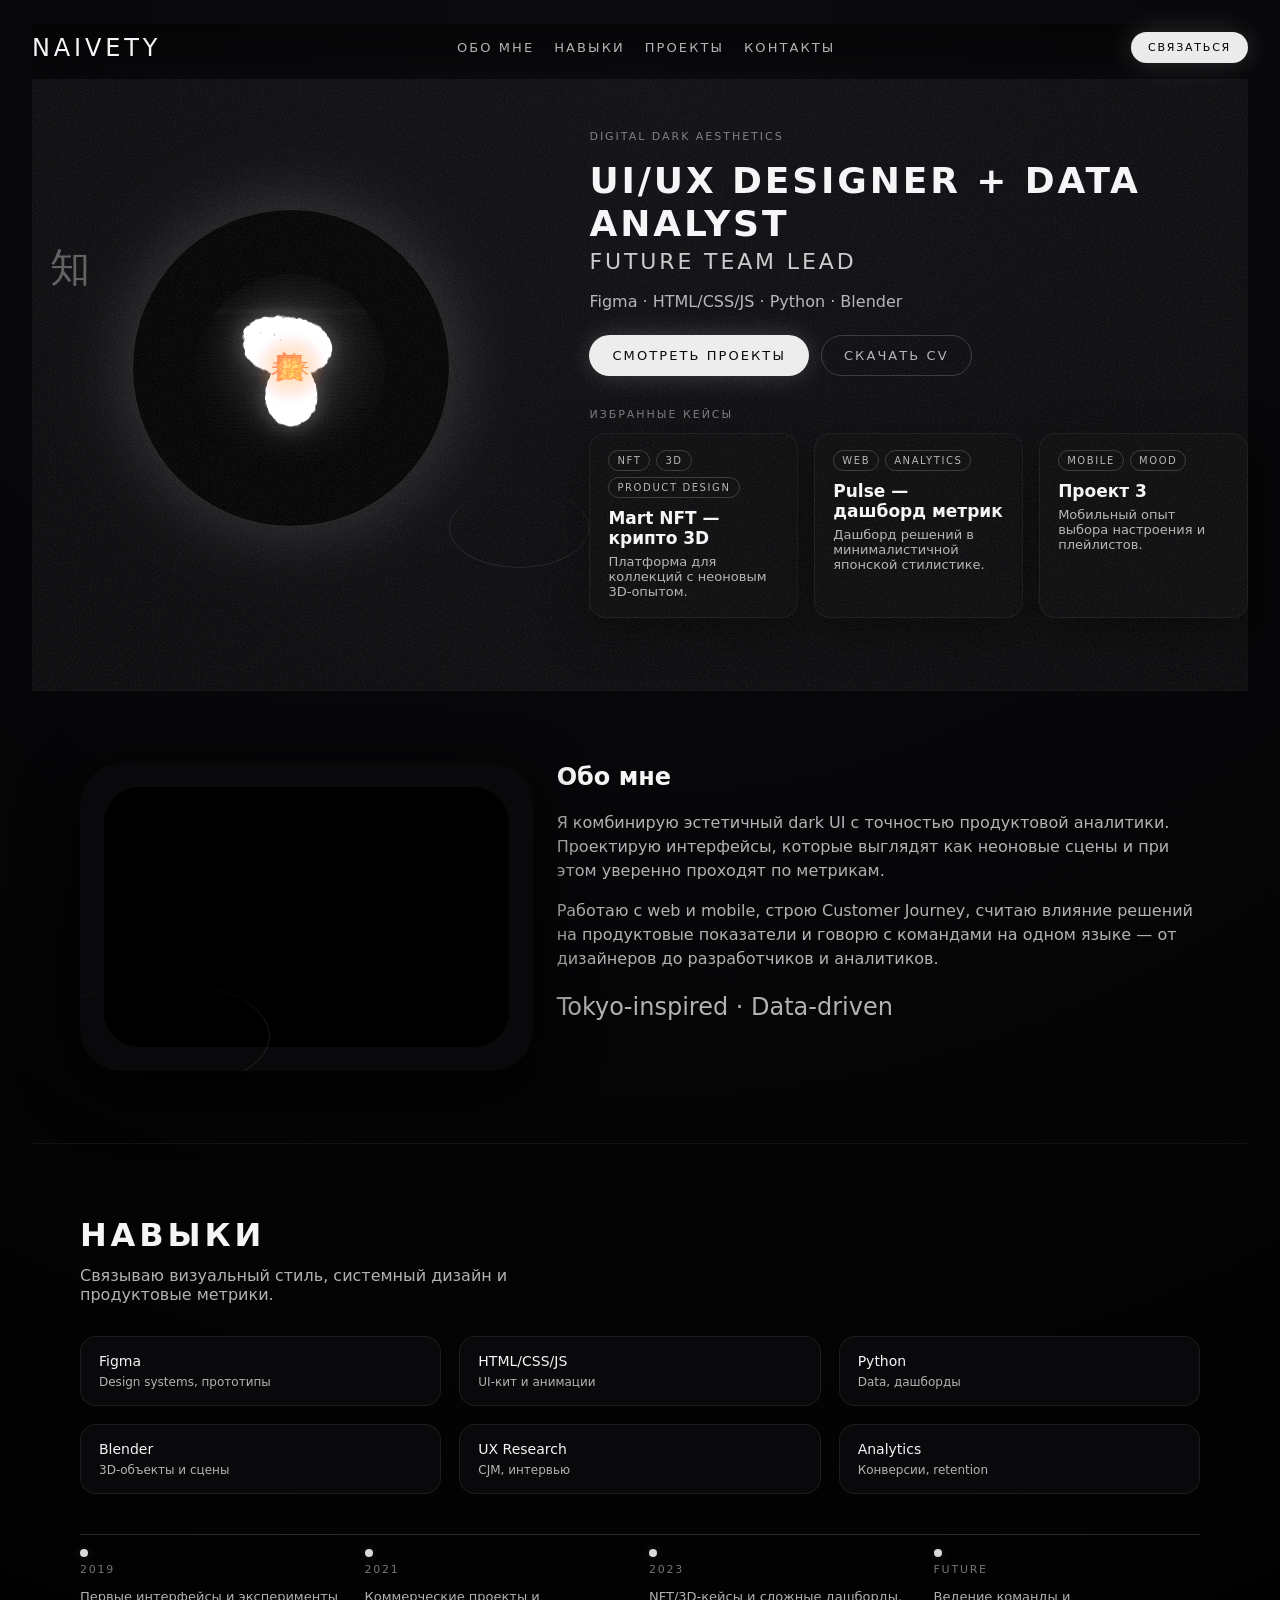
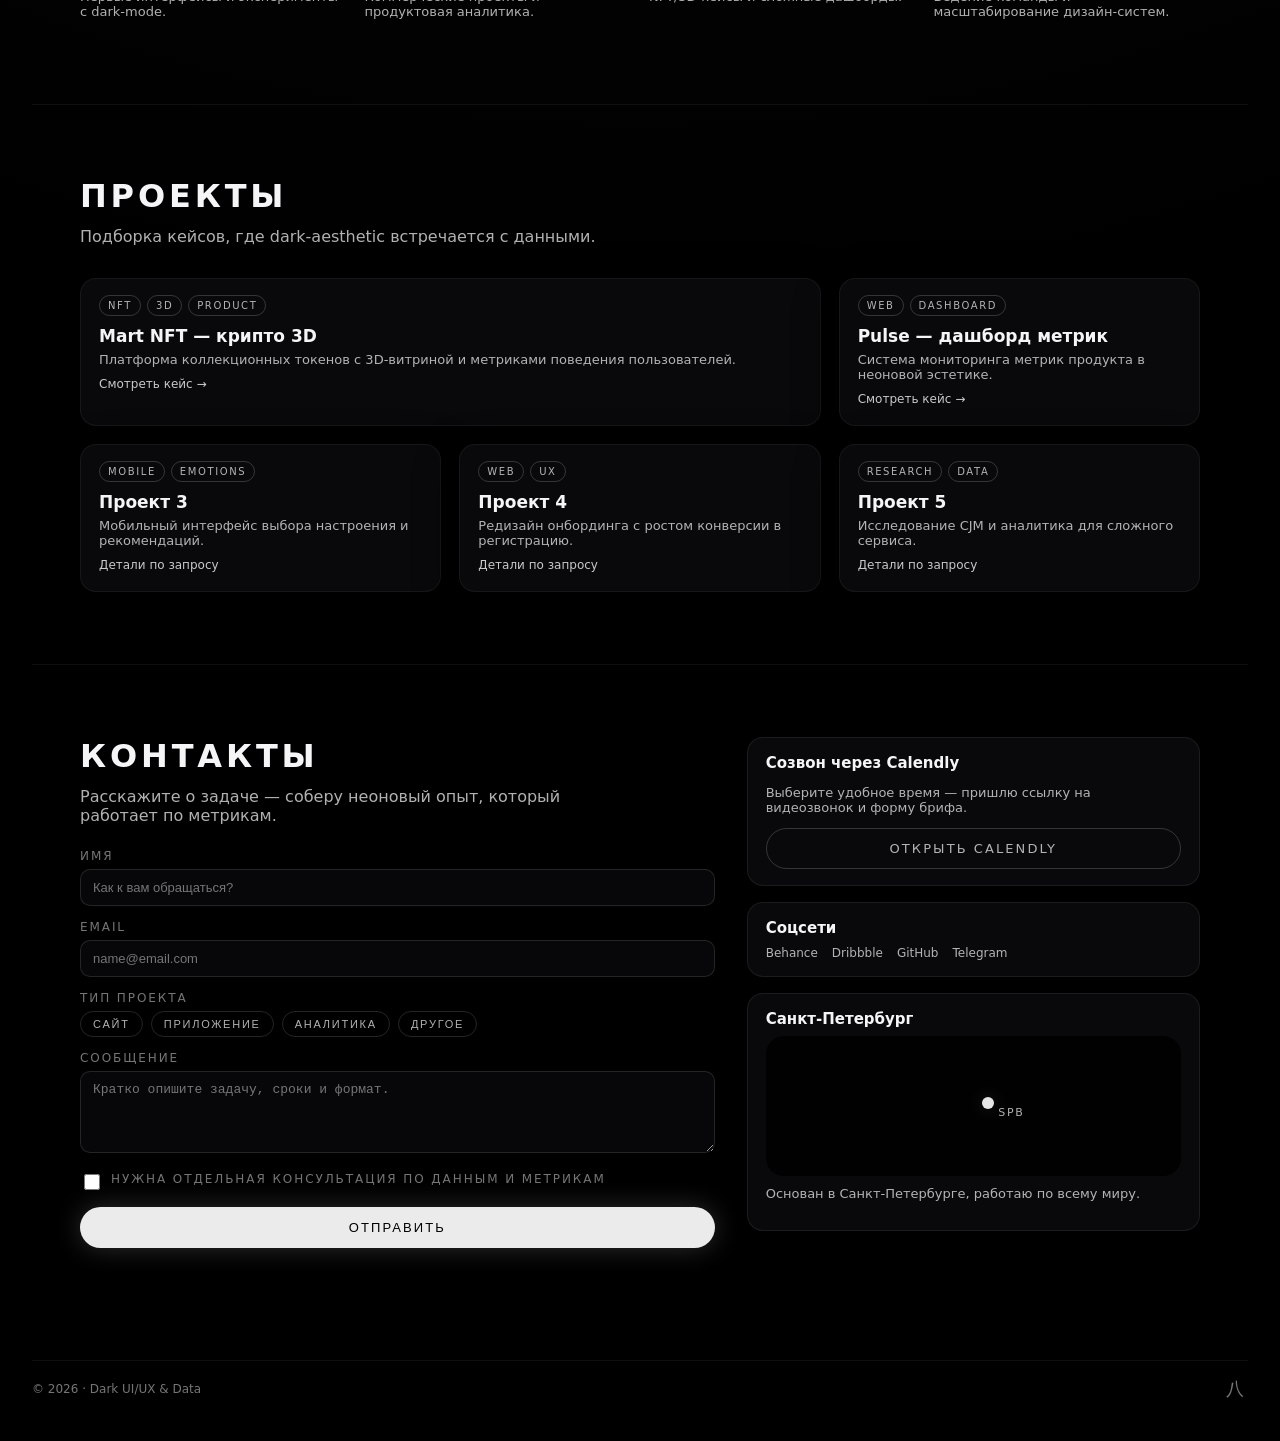
==== index.html @ f9d10066 "main page 1 project page" ====
<!DOCTYPE html>
<html lang="ru">
  <head>
    <meta charset="UTF-8" />
    <meta name="viewport" content="width=device-width, initial-scale=1.0" />
    <title>Portfolio — UI/UX Designer + Data Analyst</title>
    <link rel="stylesheet" href="styles.css" />
  </head>
  <body>
    <div class="page">
      <header class="site-header">
        <div class="logo-handwritten">Naivety</div>
        <nav class="nav">
          <a href="#about">Обо мне</a>
          <a href="#skills">Навыки</a>
          <a href="#projects">Проекты</a>
          <a href="#contacts">Контакты</a>
        </nav>
        <a href="#contacts" class="btn btn-primary small">Связаться</a>
      </header>

      <main>
        <!-- HERO -->
        <section class="section hero" id="top">
          <div class="hero-grid">
            <div class="hero-avatar">
              <div class="avatar-ring">
                <div class="avatar-silhouette">
                  <canvas class="avatar-canvas" data-avatar-canvas></canvas>
                  <div class="avatar-scanlines"></div>
                </div>
              </div>
              <div class="hero-kanji-cloud" aria-hidden="true">
                <span class="kanji k1">美</span>
                <span class="kanji k2">形</span>
                <span class="kanji k3">創</span>
                <span class="kanji k4">新</span>
                <span class="kanji k5">光</span>
                <span class="kanji k6">匠</span>
                <span class="kanji k7">整</span>
                <span class="kanji k8">効</span>
                <span class="kanji k9">未来</span>
              </div>
              <div class="hero-kanji">知</div>
              <div class="hero-lotus"></div>
            </div>
            <div class="hero-content">
              <p class="hero-kicker">Digital Dark Aesthetics</p>
              <h1>
                UI/UX Designer + Data Analyst
                <span class="hero-subline">Future Team Lead</span>
              </h1>
              <p class="hero-stack">
                Figma · HTML/CSS/JS · Python · Blender
              </p>
              <div class="hero-actions">
                <a href="#projects" class="btn btn-primary">Смотреть проекты</a>
                <a href="#contacts" class="btn btn-ghost">Скачать CV</a>
              </div>
              <div class="hero-projects-label">Избранные кейсы</div>
              <div class="hero-project-cards">
                <a href="project-mart.html" class="project-card">
                  <div class="project-tag-row">
                    <span class="tag">NFT</span>
                    <span class="tag">3D</span>
                    <span class="tag">Product design</span>
                  </div>
                  <h3>Mart NFT — крипто 3D</h3>
                  <p>Платформа для коллекций с неоновым 3D‑опытом.</p>
                </a>
                <a href="project-pulse.html" class="project-card">
                  <div class="project-tag-row">
                    <span class="tag">Web</span>
                    <span class="tag">Analytics</span>
                  </div>
                  <h3>Pulse — дашборд метрик</h3>
                  <p>Дашборд решений в минималистичной японской стилистике.</p>
                </a>
                <a href="#projects" class="project-card">
                  <div class="project-tag-row">
                    <span class="tag">Mobile</span>
                    <span class="tag">Mood</span>
                  </div>
                  <h3>Проект 3</h3>
                  <p>Мобильный опыт выбора настроения и плейлистов.</p>
                </a>
              </div>
            </div>
          </div>
          <div class="hero-noise"></div>
        </section>

        <!-- ABOUT -->
        <section class="section about" id="about">
          <div class="section-inner grid-12">
            <div class="about-visual col-5">
              <div class="about-frame">
                <div class="about-silhouette"></div>
                <div class="about-lotus"></div>
              </div>
            </div>
            <div class="about-content col-7">
              <h2>Обо мне</h2>
              <p>
                Я комбинирую эстетичный dark UI с точностью продуктовой
                аналитики. Проектирую интерфейсы, которые выглядят как неоновые
                сцены и при этом уверенно проходят по метрикам.
              </p>
              <p>
                Работаю с web и mobile, строю Customer Journey, считаю влияние
                решений на продуктовые показатели и говорю с командами на одном
                языке — от дизайнеров до разработчиков и аналитиков.
              </p>
              <p class="about-handwritten">Tokyo‑inspired · Data‑driven</p>
            </div>
          </div>
        </section>

        <!-- SKILLS -->
        <section class="section skills" id="skills">
          <div class="section-inner">
            <header class="section-header">
              <h2>Навыки</h2>
              <p>
                Связываю визуальный стиль, системный дизайн и продуктовые
                метрики.
              </p>
            </header>
            <div class="skills-grid">
              <div class="skill-tile">
                <span class="skill-label">Figma</span>
                <span class="skill-meta">Design systems, прототипы</span>
              </div>
              <div class="skill-tile">
                <span class="skill-label">HTML/CSS/JS</span>
                <span class="skill-meta">UI‑кит и анимации</span>
              </div>
              <div class="skill-tile">
                <span class="skill-label">Python</span>
                <span class="skill-meta">Data, дашборды</span>
              </div>
              <div class="skill-tile">
                <span class="skill-label">Blender</span>
                <span class="skill-meta">3D‑объекты и сцены</span>
              </div>
              <div class="skill-tile">
                <span class="skill-label">UX Research</span>
                <span class="skill-meta">CJM, интервью</span>
              </div>
              <div class="skill-tile">
                <span class="skill-label">Analytics</span>
                <span class="skill-meta">Конверсии, retention</span>
              </div>
            </div>

            <div class="timeline">
              <div class="timeline-line"></div>
              <div class="timeline-items">
                <div class="timeline-item">
                  <div class="dot"></div>
                  <span class="year">2019</span>
                  <p>Первые интерфейсы и эксперименты с dark‑mode.</p>
                </div>
                <div class="timeline-item">
                  <div class="dot"></div>
                  <span class="year">2021</span>
                  <p>Коммерческие проекты и продуктовая аналитика.</p>
                </div>
                <div class="timeline-item">
                  <div class="dot"></div>
                  <span class="year">2023</span>
                  <p>NFT/3D‑кейсы и сложные дашборды.</p>
                </div>
                <div class="timeline-item">
                  <div class="dot"></div>
                  <span class="year">Future</span>
                  <p>Ведение команды и масштабирование дизайн‑систем.</p>
                </div>
              </div>
            </div>
          </div>
        </section>

        <!-- PROJECTS -->
        <section class="section projects" id="projects">
          <div class="section-inner">
            <header class="section-header">
              <h2>Проекты</h2>
              <p>Подборка кейсов, где dark‑aesthetic встречается с данными.</p>
            </header>
            <div class="projects-grid">
              <a href="project-mart.html" class="project-card large">
                <div class="project-tag-row">
                  <span class="tag">NFT</span>
                  <span class="tag">3D</span>
                  <span class="tag">Product</span>
                </div>
                <h3>Mart NFT — крипто 3D</h3>
                <p>
                  Платформа коллекционных токенов с 3D‑витриной и метриками
                  поведения пользователей.
                </p>
                <span class="project-cta">Смотреть кейс →</span>
              </a>

              <a href="project-pulse.html" class="project-card">
                <div class="project-tag-row">
                  <span class="tag">Web</span>
                  <span class="tag">Dashboard</span>
                </div>
                <h3>Pulse — дашборд метрик</h3>
                <p>Система мониторинга метрик продукта в неоновой эстетике.</p>
                <span class="project-cta">Смотреть кейс →</span>
              </a>

              <a href="#top" class="project-card">
                <div class="project-tag-row">
                  <span class="tag">Mobile</span>
                  <span class="tag">Emotions</span>
                </div>
                <h3>Проект 3</h3>
                <p>Мобильный интерфейс выбора настроения и рекомендаций.</p>
                <span class="project-cta">Детали по запросу</span>
              </a>

              <a href="#top" class="project-card">
                <div class="project-tag-row">
                  <span class="tag">Web</span>
                  <span class="tag">UX</span>
                </div>
                <h3>Проект 4</h3>
                <p>Редизайн онбординга с ростом конверсии в регистрацию.</p>
                <span class="project-cta">Детали по запросу</span>
              </a>

              <a href="#top" class="project-card">
                <div class="project-tag-row">
                  <span class="tag">Research</span>
                  <span class="tag">Data</span>
                </div>
                <h3>Проект 5</h3>
                <p>Исследование CJM и аналитика для сложного сервиса.</p>
                <span class="project-cta">Детали по запросу</span>
              </a>
            </div>
          </div>
        </section>

        <!-- CONTACTS -->
        <section class="section contacts" id="contacts">
          <div class="section-inner contacts-grid">
            <div class="contacts-form-block">
              <header class="section-header">
                <h2>Контакты</h2>
                <p>
                  Расскажите о задаче — соберу неоновый опыт, который работает
                  по метрикам.
                </p>
              </header>
              <form class="contact-form">
                <label>
                  <span>Имя</span>
                  <input type="text" name="name" placeholder="Как к вам обращаться?" />
                </label>
                <label>
                  <span>Email</span>
                  <input type="email" name="email" placeholder="name@email.com" />
                </label>
                <label>
                  <span>Тип проекта</span>
                  <div class="chip-row">
                    <button type="button" class="chip">Сайт</button>
                    <button type="button" class="chip">Приложение</button>
                    <button type="button" class="chip">Аналитика</button>
                    <button type="button" class="chip">Другое</button>
                  </div>
                </label>
                <label>
                  <span>Сообщение</span>
                  <textarea
                    name="message"
                    rows="4"
                    placeholder="Кратко опишите задачу, сроки и формат."
                  ></textarea>
                </label>
                <label class="checkbox-row">
                  <input type="checkbox" name="data_consult" />
                  <span>Нужна отдельная консультация по данным и метрикам</span>
                </label>
                <button type="submit" class="btn btn-primary">
                  Отправить
                </button>
              </form>
            </div>

            <aside class="contacts-side">
              <div class="card">
                <h3>Созвон через Calendly</h3>
                <p>
                  Выберите удобное время — пришлю ссылку на видеозвонок и форму
                  брифа.
                </p>
                <a
                  href="#"
                  class="btn btn-ghost full"
                  target="_blank"
                  rel="noreferrer"
                >
                  Открыть Calendly
                </a>
              </div>

              <div class="card">
                <h3>Соцсети</h3>
                <ul class="social-list">
                  <li><a href="#" target="_blank" rel="noreferrer">Behance</a></li>
                  <li><a href="#" target="_blank" rel="noreferrer">Dribbble</a></li>
                  <li><a href="#" target="_blank" rel="noreferrer">GitHub</a></li>
                  <li><a href="#" target="_blank" rel="noreferrer">Telegram</a></li>
                </ul>
              </div>

              <div class="card map-card">
                <h3>Санкт‑Петербург</h3>
                <div class="map-placeholder">
                  <div class="map-dot"></div>
                  <span class="map-label">SPB</span>
                </div>
                <p>Основан в Санкт‑Петербурге, работаю по всему миру.</p>
              </div>
            </aside>
          </div>
        </section>
      </main>

      <footer class="site-footer">
        <span>© 2026 · Dark UI/UX &amp; Data</span>
        <span class="footer-kanji">八</span>
      </footer>
    </div>

    <script src="main.js"></script>
  </body>
  </html>
---- styles.css ----
:root {
  --bg-primary: #000000;
  --bg-secondary: #0a0a0c;
  --bg-elevated: #121216;

  --accent-ink: #ffffff;
  --accent-glow: rgba(255, 255, 255, 0.18);
  --accent-warm-1: #ff3b21;
  --accent-warm-2: #ff7a1a;

  /* Back-compat: keep old names, now monochrome */
  --accent-neon: rgba(255, 255, 255, 0.92);
  --accent-violet: rgba(255, 255, 255, 0.32);
  --accent-cyan: rgba(255, 255, 255, 0.78);
  --accent-orange: rgba(255, 255, 255, 0.9);

  --text-primary: #f5f5f7;
  --text-secondary: rgba(245, 245, 247, 0.72);
  --text-muted: rgba(245, 245, 247, 0.48);

  --border-subtle: rgba(255, 255, 255, 0.06);
  --radius-lg: 24px;
  --radius-md: 16px;
  --radius-sm: 10px;

  --shadow-soft: 0 18px 60px rgba(0, 0, 0, 0.9);
  --shadow-neon: 0 0 32px rgba(255, 255, 255, 0.16);
}

*,
*::before,
*::after {
  box-sizing: border-box;
}

html,
body {
  margin: 0;
  padding: 0;
  background: radial-gradient(circle at top, #0c0c10 0, #000000 62%, #000 100%);
  color: var(--text-primary);
  font-family: system-ui, -apple-system, BlinkMacSystemFont, "SF Mono", monospace;
}

body {
  min-height: 100vh;
}

.page {
  min-height: 100vh;
  max-width: 1440px;
  margin: 0 auto;
  padding: 24px 32px 40px;
}

@media (max-width: 768px) {
  .page {
    padding: 16px 16px 32px;
  }
}

a {
  color: inherit;
  text-decoration: none;
}

.site-header {
  display: flex;
  align-items: center;
  justify-content: space-between;
  gap: 24px;
  padding: 8px 0 16px;
  position: sticky;
  top: 0;
  z-index: 20;
  backdrop-filter: blur(32px);
  background: linear-gradient(
    to bottom,
    rgba(5, 5, 7, 0.9),
    rgba(5, 5, 7, 0.6),
    transparent
  );
}

.logo-handwritten {
  font-family: "Brush Script MT", "Segoe Script", system-ui;
  font-size: 24px;
  letter-spacing: 0.16em;
  text-transform: uppercase;
  white-space: nowrap;
}

.avatar-ring {
  display: flex;
  align-items: center;
  justify-content: center;
  position: relative;
  overflow: hidden;
  isolation: isolate;
}

.avatar-canvas {
  width: 100%;
  height: 100%;
  display: block;
  filter: drop-shadow(0 0 10px rgba(255, 255, 255, 0.22))
    drop-shadow(0 0 18px rgba(255, 255, 255, 0.14));
}

.avatar-scanlines {
  pointer-events: none;
  position: absolute;
  inset: 0;
  background: repeating-linear-gradient(
    to bottom,
    rgba(255, 255, 255, 0.05) 0px,
    rgba(255, 255, 255, 0.05) 1px,
    transparent 2px,
    transparent 4px
  );
  opacity: 0.16;
  mix-blend-mode: screen;
  animation: scanShift 2.8s linear infinite;
}

@keyframes scanShift {
  0% {
    transform: translateY(-8px);
  }
  100% {
    transform: translateY(8px);
  }
}

.nav {
  display: flex;
  align-items: center;
  gap: 20px;
  font-size: 13px;
  letter-spacing: 0.16em;
  text-transform: uppercase;
}

.nav a {
  position: relative;
  color: var(--text-secondary);
}

.nav a::after {
  content: "";
  position: absolute;
  left: 0;
  bottom: -6px;
  width: 0;
  height: 1px;
  background: linear-gradient(
    90deg,
    rgba(255, 255, 255, 0.9),
    rgba(255, 255, 255, 0.2)
  );
  transition: width 0.3s ease;
}

.nav a:hover {
  color: var(--text-primary);
}

.nav a:hover::after {
  width: 100%;
}

.btn {
  display: inline-flex;
  align-items: center;
  justify-content: center;
  padding: 12px 22px;
  border-radius: 999px;
  font-size: 13px;
  letter-spacing: 0.16em;
  text-transform: uppercase;
  border: 1px solid transparent;
  cursor: pointer;
  transition: transform 0.2s ease, box-shadow 0.2s ease, background 0.2s ease,
    border-color 0.2s ease, color 0.2s ease;
}

.btn.small {
  padding: 8px 16px;
  font-size: 11px;
}

.btn.full {
  width: 100%;
}

.btn-primary {
  background: rgba(255, 255, 255, 0.92);
  color: #000;
  box-shadow: 0 0 26px rgba(255, 255, 255, 0.18);
}

.btn-primary:hover {
  transform: translateY(-1px) scale(1.02);
  box-shadow: 0 0 34px rgba(255, 255, 255, 0.28);
}

.btn-ghost {
  background: transparent;
  border-color: rgba(255, 255, 255, 0.18);
  color: var(--text-secondary);
}

.btn-ghost:hover {
  border-color: rgba(255, 255, 255, 0.35);
  color: var(--text-primary);
  background: rgba(255, 255, 255, 0.06);
}

.section {
  padding: 72px 0;
  position: relative;
}

.section-inner {
  max-width: 1120px;
  margin: 0 auto;
}

@media (max-width: 768px) {
  .section {
    padding: 48px 0;
  }
}

.section-header h2 {
  font-size: 32px;
  letter-spacing: 0.12em;
  text-transform: uppercase;
  margin: 0 0 12px;
}

.section-header p {
  margin: 0;
  color: var(--text-secondary);
  max-width: 520px;
}

.grid-12 {
  display: grid;
  grid-template-columns: repeat(12, minmax(0, 1fr));
  gap: 24px;
}

.col-5 {
  grid-column: span 5;
}

.col-7 {
  grid-column: span 7;
}

@media (max-width: 900px) {
  .grid-12 {
    grid-template-columns: repeat(4, minmax(0, 1fr));
  }
  .col-5,
  .col-7 {
    grid-column: span 4;
  }
}

.hero {
  padding-top: 40px;
}

.hero-grid {
  display: grid;
  grid-template-columns: minmax(0, 1.1fr) minmax(0, 1.4fr);
  gap: 40px;
  align-items: center;
}

@media (max-width: 900px) {
  .hero-grid {
    grid-template-columns: minmax(0, 1fr);
  }
}

.hero-avatar {
  position: relative;
  display: flex;
  align-items: center;
  justify-content: center;
}

.hero .avatar-ring {
  width: 320px;
  height: 320px;
  border-radius: 50%;
  border: 2px solid rgba(255, 255, 255, 0.12);
  box-shadow: 0 0 70px rgba(255, 255, 255, 0.12),
    0 0 140px rgba(255, 255, 255, 0.08);
  background: rgba(0, 0, 0, 0.92);
}

.avatar-silhouette {
  width: 60%;
  height: 60%;
  border-radius: 50%;
  position: relative;
  overflow: hidden;
  background: rgba(0, 0, 0, 0.96);
  box-shadow: inset 0 0 60px rgba(0, 0, 0, 0.9);
}

.avatar-silhouette .avatar-canvas {
  position: absolute;
  inset: 0;
}

.hero-kanji {
  position: absolute;
  left: 18px;
  top: 32px;
  font-size: 40px;
  letter-spacing: 0.2em;
  color: rgba(255, 255, 255, 0.34);
}

.hero-kanji-cloud {
  position: absolute;
  inset: -26px;
  pointer-events: none;
  filter: drop-shadow(0 0 14px rgba(255, 122, 26, 0.16));
  opacity: 0.95;
}

.hero-kanji-cloud .kanji {
  position: absolute;
  left: 50%;
  top: 50%;
  transform: translate(-50%, -50%);
  font-size: 28px;
  letter-spacing: 0.1em;
  background: linear-gradient(135deg, var(--accent-warm-1), var(--accent-warm-2));
  -webkit-background-clip: text;
  background-clip: text;
  color: transparent;
  opacity: 0.9;
  mix-blend-mode: screen;
  animation: kanjiOrbit var(--dur, 12s) linear infinite,
    kanjiFlicker var(--flick, 3.6s) ease-in-out infinite;
  will-change: transform, opacity, filter;
  user-select: none;
}

@keyframes kanjiOrbit {
  from {
    transform: translate(-50%, -50%) rotate(var(--a0, 0deg))
      translateX(var(--r, 170px)) rotate(calc(var(--a0, 0deg) * -1));
  }
  to {
    transform: translate(-50%, -50%) rotate(calc(var(--a0, 0deg) + 360deg))
      translateX(var(--r, 170px))
      rotate(calc((var(--a0, 0deg) + 360deg) * -1));
  }
}

@keyframes kanjiFlicker {
  0%,
  100% {
    opacity: calc(var(--o, 0.9));
    filter: blur(0px);
  }
  45% {
    opacity: calc(var(--o, 0.9) * 0.78);
  }
  50% {
    opacity: calc(var(--o, 0.9) * 0.35);
    filter: blur(0.6px);
  }
  55% {
    opacity: calc(var(--o, 0.9) * 0.86);
    filter: blur(0px);
  }
}

.hero-kanji-cloud .kanji::after {
  content: "";
  position: absolute;
  inset: -6px -10px;
  border-radius: 999px;
  background: rgba(255, 122, 26, 0.08);
  filter: blur(10px);
  opacity: 0.45;
  z-index: -1;
}

/* Individual orbits (asymmetry + depth) */
.hero-kanji-cloud .k1 { --r: 182px; --a0: 18deg;  --dur: 14s; --flick: 4.2s; --o: 0.85; font-size: 30px; }
.hero-kanji-cloud .k2 { --r: 144px; --a0: 62deg;  --dur: 11s; --flick: 3.1s; --o: 0.78; font-size: 22px; }
.hero-kanji-cloud .k3 { --r: 206px; --a0: 98deg;  --dur: 17s; --flick: 4.8s; --o: 0.72; font-size: 26px; }
.hero-kanji-cloud .k4 { --r: 162px; --a0: 142deg; --dur: 13s; --flick: 3.7s; --o: 0.82; font-size: 24px; }
.hero-kanji-cloud .k5 { --r: 224px; --a0: 196deg; --dur: 19s; --flick: 5.4s; --o: 0.62; font-size: 20px; }
.hero-kanji-cloud .k6 { --r: 152px; --a0: 232deg; --dur: 12s; --flick: 3.3s; --o: 0.76; font-size: 28px; }
.hero-kanji-cloud .k7 { --r: 210px; --a0: 268deg; --dur: 18s; --flick: 4.9s; --o: 0.68; font-size: 22px; }
.hero-kanji-cloud .k8 { --r: 170px; --a0: 312deg; --dur: 15s; --flick: 3.9s; --o: 0.74; font-size: 26px; }
.hero-kanji-cloud .k9 { --r: 238px; --a0: 350deg; --dur: 21s; --flick: 6.0s; --o: 0.58; font-size: 18px; }

@media (max-width: 900px) {
  .hero-kanji-cloud {
    inset: -12px;
  }
  .hero-kanji-cloud .k5,
  .hero-kanji-cloud .k9 {
    display: none;
  }
}

.hero-lotus {
  position: absolute;
  right: -40px;
  bottom: -40px;
  width: 140px;
  height: 80px;
  border-radius: 50%;
  border: 1px solid rgba(255, 255, 255, 0.16);
  border-top: none;
  opacity: 0.6;
}

.hero-content h1 {
  font-size: 36px;
  line-height: 1.2;
  margin: 0 0 16px;
  text-transform: uppercase;
  letter-spacing: 0.08em;
}

.hero-subline {
  display: block;
  font-size: 22px;
  font-weight: 400;
  color: var(--accent-cyan);
  margin-top: 4px;
}

.hero-kicker {
  text-transform: uppercase;
  letter-spacing: 0.18em;
  font-size: 11px;
  color: var(--text-muted);
  margin-bottom: 16px;
}

.hero-stack {
  margin: 0 0 24px;
  color: var(--text-secondary);
}

.hero-actions {
  display: flex;
  flex-wrap: wrap;
  gap: 12px;
  margin-bottom: 32px;
}

.hero-projects-label {
  text-transform: uppercase;
  letter-spacing: 0.18em;
  font-size: 11px;
  color: var(--text-muted);
  margin-bottom: 12px;
}

.hero-project-cards {
  display: grid;
  grid-template-columns: repeat(3, minmax(0, 1fr));
  gap: 16px;
}

@media (max-width: 900px) {
  .hero-project-cards {
    grid-template-columns: minmax(0, 1fr);
  }
}

.project-card {
  border-radius: var(--radius-md);
  padding: 16px 18px 18px;
  background: rgba(10, 10, 12, 0.92);
  border: 1px solid rgba(255, 255, 255, 0.06);
  box-shadow: 0 14px 40px rgba(0, 0, 0, 0.85);
  position: relative;
  overflow: hidden;
  transition: transform 0.25s ease, box-shadow 0.25s ease,
    border-color 0.25s ease;
}

.project-card.large {
  grid-column: span 2;
}

@media (max-width: 900px) {
  .project-card.large {
    grid-column: span 1;
  }
}

.project-card::before {
  content: "";
  position: absolute;
  inset: -1px;
  border-radius: inherit;
  border: 1px solid rgba(255, 255, 255, 0.22);
  opacity: 0;
  transition: opacity 0.25s ease;
}

.project-card:hover {
  transform: translateY(-4px);
  box-shadow: 0 22px 50px rgba(0, 0, 0, 0.95);
  border-color: rgba(255, 255, 255, 0.16);
}

.project-card:hover::before {
  opacity: 1;
}

.project-card h3 {
  margin: 10px 0 6px;
  font-size: 17px;
}

.project-card p {
  margin: 0;
  font-size: 13px;
  color: var(--text-secondary);
}

.project-tag-row {
  display: flex;
  flex-wrap: wrap;
  gap: 6px;
}

.tag {
  padding: 4px 8px;
  border-radius: 999px;
  border: 1px solid rgba(255, 255, 255, 0.18);
  font-size: 10px;
  text-transform: uppercase;
  letter-spacing: 0.16em;
  color: var(--text-secondary);
}

.project-cta {
  display: inline-block;
  margin-top: 10px;
  font-size: 12px;
  color: rgba(255, 255, 255, 0.78);
}

.hero-noise {
  pointer-events: none;
  position: absolute;
  inset: 0;
  opacity: 0.14;
  mix-blend-mode: screen;
  background-image: url("data:image/svg+xml,%3Csvg viewBox='0 0 160 160' xmlns='http://www.w3.org/2000/svg'%3E%3Cfilter id='n'%3E%3CfeTurbulence type='fractalNoise' baseFrequency='2.2' numOctaves='3' stitchTiles='noStitch'/%3E%3C/filter%3E%3Crect width='100%25' height='100%25' filter='url(%23n)' opacity='0.8'/%3E%3C/svg%3E");
}

.about {
  border-top: 1px solid var(--border-subtle);
}

.about-frame {
  border-radius: 42px;
  background: rgba(10, 10, 12, 0.92);
  padding: 24px;
  box-shadow: var(--shadow-soft);
  position: relative;
  overflow: hidden;
}

.about-silhouette {
  border-radius: 36px;
  height: 260px;
  background: rgba(0, 0, 0, 0.92);
  box-shadow: inset 0 0 80px rgba(0, 0, 0, 0.9);
}

.about-lotus {
  position: absolute;
  bottom: -20px;
  left: -30px;
  width: 220px;
  height: 110px;
  border-radius: 50%;
  border: 1px solid rgba(255, 255, 255, 0.09);
  border-top: none;
}

.about-content h2 {
  margin-top: 0;
}

.about-content p {
  color: var(--text-secondary);
  line-height: 1.5;
}

.about-handwritten {
  margin-top: 18px;
  font-family: "Brush Script MT", "Segoe Script", system-ui;
  font-size: 24px;
  color: rgba(255, 255, 255, 0.85);
}

.skills {
  border-top: 1px solid var(--border-subtle);
}

.skills-grid {
  margin-top: 32px;
  display: grid;
  grid-template-columns: repeat(3, minmax(0, 1fr));
  gap: 18px;
}

@media (max-width: 900px) {
  .skills-grid {
    grid-template-columns: repeat(2, minmax(0, 1fr));
  }
}

.skill-tile {
  padding: 16px 18px;
  border-radius: var(--radius-md);
  background: rgba(10, 10, 12, 0.92);
  border: 1px solid rgba(255, 255, 255, 0.08);
}

.skill-label {
  display: block;
  font-size: 14px;
}

.skill-meta {
  display: block;
  margin-top: 6px;
  font-size: 12px;
  color: var(--text-secondary);
}

.timeline {
  margin-top: 40px;
  position: relative;
}

.timeline-line {
  height: 1px;
  background: rgba(255, 255, 255, 0.16);
}

.timeline-items {
  display: grid;
  grid-template-columns: repeat(4, minmax(0, 1fr));
  margin-top: 14px;
  gap: 18px;
}

@media (max-width: 900px) {
  .timeline-items {
    grid-template-columns: repeat(2, minmax(0, 1fr));
  }
}

.timeline-item {
  font-size: 13px;
  color: var(--text-secondary);
}

.timeline-item .dot {
  width: 8px;
  height: 8px;
  border-radius: 50%;
  background: rgba(255, 255, 255, 0.85);
  box-shadow: 0 0 10px rgba(255, 255, 255, 0.14);
  margin-bottom: 6px;
}

.timeline-item .year {
  display: block;
  font-size: 11px;
  text-transform: uppercase;
  letter-spacing: 0.16em;
  color: var(--text-muted);
  margin-bottom: 6px;
}

.projects {
  border-top: 1px solid var(--border-subtle);
}

.projects-grid {
  margin-top: 32px;
  display: grid;
  grid-template-columns: repeat(3, minmax(0, 1fr));
  gap: 18px;
}

@media (max-width: 900px) {
  .projects-grid {
    grid-template-columns: minmax(0, 1fr);
  }
}

.contacts {
  border-top: 1px solid var(--border-subtle);
}

.contacts-grid {
  display: grid;
  grid-template-columns: minmax(0, 1.4fr) minmax(0, 1fr);
  gap: 32px;
}

@media (max-width: 900px) {
  .contacts-grid {
    grid-template-columns: minmax(0, 1fr);
  }
}

.contact-form {
  margin-top: 24px;
  display: flex;
  flex-direction: column;
  gap: 14px;
}

.contact-form label span {
  display: block;
  font-size: 12px;
  text-transform: uppercase;
  letter-spacing: 0.16em;
  color: var(--text-muted);
  margin-bottom: 6px;
}

.contact-form input,
.contact-form textarea {
  width: 100%;
  padding: 10px 12px;
  border-radius: 10px;
  border: 1px solid rgba(255, 255, 255, 0.12);
  background: rgba(8, 8, 12, 0.9);
  color: var(--text-primary);
  font-size: 13px;
  outline: none;
}

.contact-form input:focus,
.contact-form textarea:focus {
  border-color: rgba(255, 255, 255, 0.5);
  box-shadow: 0 0 0 1px rgba(255, 255, 255, 0.16);
}

.chip-row {
  display: flex;
  flex-wrap: wrap;
  gap: 8px;
}

.chip {
  padding: 6px 12px;
  border-radius: 999px;
  border: 1px solid rgba(255, 255, 255, 0.14);
  background: transparent;
  color: var(--text-secondary);
  font-size: 11px;
  text-transform: uppercase;
  letter-spacing: 0.16em;
  cursor: pointer;
}

.chip.active,
.chip:hover {
  border-color: rgba(255, 255, 255, 0.35);
  background: rgba(255, 255, 255, 0.06);
  color: var(--text-primary);
}

.checkbox-row {
  display: flex;
  align-items: center;
  gap: 8px;
  font-size: 12px;
  color: var(--text-secondary);
}

.checkbox-row input {
  width: 16px;
  height: 16px;
}

.contacts-side {
  display: flex;
  flex-direction: column;
  gap: 16px;
}

.card {
  padding: 16px 18px;
  border-radius: var(--radius-md);
  background: rgba(10, 10, 12, 0.92);
  border: 1px solid rgba(255, 255, 255, 0.08);
  font-size: 13px;
  color: var(--text-secondary);
}

.card h3 {
  margin: 0 0 8px;
  font-size: 15px;
  color: var(--text-primary);
}

.social-list {
  list-style: none;
  margin: 8px 0 0;
  padding: 0;
  display: flex;
  flex-wrap: wrap;
  gap: 6px 14px;
}

.social-list a {
  font-size: 12px;
  color: var(--text-secondary);
}

.social-list a:hover {
  color: var(--accent-cyan);
}

.map-card p {
  margin-top: 10px;
}

.map-placeholder {
  position: relative;
  border-radius: 18px;
  background: rgba(0, 0, 0, 0.92);
  height: 140px;
  overflow: hidden;
}

.map-dot {
  position: absolute;
  left: 52%;
  top: 44%;
  width: 12px;
  height: 12px;
  border-radius: 50%;
  background: rgba(255, 255, 255, 0.9);
  box-shadow: 0 0 18px rgba(255, 255, 255, 0.18);
}

.map-label {
  position: absolute;
  left: 56%;
  top: 50%;
  font-size: 11px;
  letter-spacing: 0.16em;
}

.site-footer {
  margin-top: 40px;
  padding-top: 16px;
  border-top: 1px solid var(--border-subtle);
  display: flex;
  align-items: center;
  justify-content: space-between;
  font-size: 12px;
  color: var(--text-muted);
}

.footer-kanji {
  font-size: 18px;
  letter-spacing: 0.2em;
}

.back-link {
  font-size: 12px;
  color: var(--text-secondary);
}

.back-link:hover {
  color: rgba(255, 255, 255, 0.92);
}

.case-page .hero {
  padding-top: 32px;
}

.case-hero .hero-grid {
  align-items: stretch;
}

.hero-mockups {
  position: relative;
  height: 340px;
}

.device {
  position: absolute;
  border-radius: 26px;
  background: rgba(10, 10, 12, 0.92);
  border: 1px solid rgba(255, 255, 255, 0.1);
  box-shadow: 0 22px 60px rgba(0, 0, 0, 0.95);
}

.device.laptop {
  width: 320px;
  height: 210px;
  bottom: 10px;
  left: 0;
}

.device.phone {
  width: 150px;
  height: 280px;
  right: 10px;
  top: 10px;
}

.meta-row {
  margin: 18px 0 24px;
  display: flex;
  flex-wrap: wrap;
  gap: 18px;
  font-size: 12px;
}

.meta-label {
  display: block;
  text-transform: uppercase;
  letter-spacing: 0.18em;
  color: var(--text-muted);
  margin-bottom: 4px;
}

.meta-value {
  color: var(--text-secondary);
}

.cjm {
  border-top: 1px solid var(--border-subtle);
}

.cjm-track {
  margin-top: 32px;
  position: relative;
  overflow-x: auto;
  padding-bottom: 10px;
}

.cjm-line {
  height: 2px;
  background: rgba(255, 255, 255, 0.18);
}

.cjm-steps {
  display: grid;
  grid-auto-flow: column;
  grid-auto-columns: minmax(160px, 1fr);
  gap: 16px;
  margin-top: 16px;
  font-size: 12px;
}

.cjm-step {
  color: var(--text-secondary);
}

.cjm-node {
  display: inline-flex;
  padding: 6px 12px;
  border-radius: 999px;
  border: 1px solid rgba(255, 255, 255, 0.16);
  margin-bottom: 8px;
  background: rgba(255, 255, 255, 0.05);
}

.metrics {
  margin-top: 4px;
  display: flex;
  flex-direction: column;
  gap: 2px;
  color: rgba(255, 255, 255, 0.72);
  font-size: 11px;
}

.nft-3d {
  border-top: 1px solid var(--border-subtle);
}

.nft-layout {
  display: grid;
  grid-template-columns: minmax(0, 1.2fr) minmax(0, 1.2fr);
  gap: 40px;
  align-items: center;
}

@media (max-width: 900px) {
  .nft-layout {
    grid-template-columns: minmax(0, 1fr);
  }
}

.nft-visual {
  position: relative;
  height: 320px;
  border-radius: 32px;
  background: rgba(0, 0, 0, 0.92);
  box-shadow: var(--shadow-soft);
  overflow: hidden;
}

.nft-orbit {
  position: absolute;
  inset: 0;
  display: flex;
  align-items: center;
  justify-content: center;
}

.nft-core {
  width: 110px;
  height: 110px;
  border-radius: 32px;
  background: rgba(255, 255, 255, 0.9);
  box-shadow: 0 0 44px rgba(255, 255, 255, 0.18);
}

.nft-ring {
  width: 230px;
  height: 230px;
  border-radius: 50%;
  border: 1px solid rgba(255, 255, 255, 0.22);
  box-shadow: 0 0 70px rgba(255, 255, 255, 0.12);
}

.nft-label {
  position: absolute;
  padding: 6px 10px;
  border-radius: 999px;
  background: rgba(5, 5, 7, 0.92);
  border: 1px solid rgba(255, 255, 255, 0.16);
  font-size: 11px;
  color: var(--text-secondary);
}

.nft-label-top {
  top: 18px;
  left: 18px;
}

.nft-label-right {
  top: 50%;
  right: 18px;
  transform: translateY(-50%);
}

.nft-label-bottom {
  bottom: 18px;
  left: 50%;
  transform: translateX(-50%);
}

.nft-copy h2 {
  margin-top: 0;
}

.nft-copy p {
  color: var(--text-secondary);
}

.nft-list {
  margin-top: 16px;
  padding-left: 18px;
  font-size: 13px;
  color: var(--text-secondary);
}

.results {
  border-top: 1px solid var(--border-subtle);
}

.results-grid {
  margin-top: 32px;
  display: grid;
  grid-template-columns: repeat(3, minmax(0, 1fr));
  gap: 18px;
}

@media (max-width: 900px) {
  .results-grid {
    grid-template-columns: minmax(0, 1fr);
  }
}

.result-card {
  padding: 18px;
  border-radius: var(--radius-md);
  background: rgba(10, 10, 12, 0.92);
  border: 1px solid rgba(255, 255, 255, 0.1);
  box-shadow: var(--shadow-soft);
  font-size: 13px;
  color: var(--text-secondary);
}

.result-value {
  display: block;
  font-size: 26px;
  margin-bottom: 6px;
  color: var(--accent-orange);
}

.dash-board {
  border-top: 1px solid var(--border-subtle);
}

.dash-layout {
  display: grid;
  grid-template-columns: minmax(0, 1.2fr) minmax(0, 1.2fr);
  gap: 40px;
  align-items: center;
}

@media (max-width: 900px) {
  .dash-layout {
    grid-template-columns: minmax(0, 1fr);
  }
}

.dash-visual {
  position: relative;
  height: 320px;
  border-radius: 32px;
  background: rgba(0, 0, 0, 0.92);
  box-shadow: var(--shadow-soft);
  overflow: hidden;
}

.dash-chart-wrap {
  position: absolute;
  inset: 0;
  display: flex;
  flex-direction: column;
  align-items: center;
  justify-content: center;
  gap: 28px;
  padding: 48px 32px 40px;
}

.dash-chart-bars {
  display: flex;
  align-items: flex-end;
  justify-content: center;
  gap: 10px;
  height: 120px;
}

.dash-bar {
  width: 22px;
  height: var(--h);
  min-height: 12%;
  border-radius: 6px 6px 2px 2px;
  background: linear-gradient(
    to top,
    rgba(255, 255, 255, 0.22),
    rgba(255, 255, 255, 0.88)
  );
  box-shadow: 0 0 20px rgba(255, 255, 255, 0.1);
}

.dash-spark {
  width: 200px;
  opacity: 0.85;
}

.dash-spark svg {
  width: 100%;
  height: auto;
  display: block;
}

.dash-label {
  position: absolute;
  padding: 6px 10px;
  border-radius: 999px;
  background: rgba(5, 5, 7, 0.92);
  border: 1px solid rgba(255, 255, 255, 0.16);
  font-size: 11px;
  color: var(--text-secondary);
}

.dash-label-topleft {
  top: 18px;
  left: 18px;
}

.dash-label-midright {
  top: 50%;
  right: 18px;
  transform: translateY(-50%);
}

.dash-label-bot {
  bottom: 18px;
  left: 50%;
  transform: translateX(-50%);
  white-space: nowrap;
}

.dash-copy h2 {
  margin-top: 0;
}

.dash-copy p {
  color: var(--text-secondary);
}

.dash-list {
  margin-top: 16px;
  padding-left: 18px;
  font-size: 13px;
  color: var(--text-secondary);
}
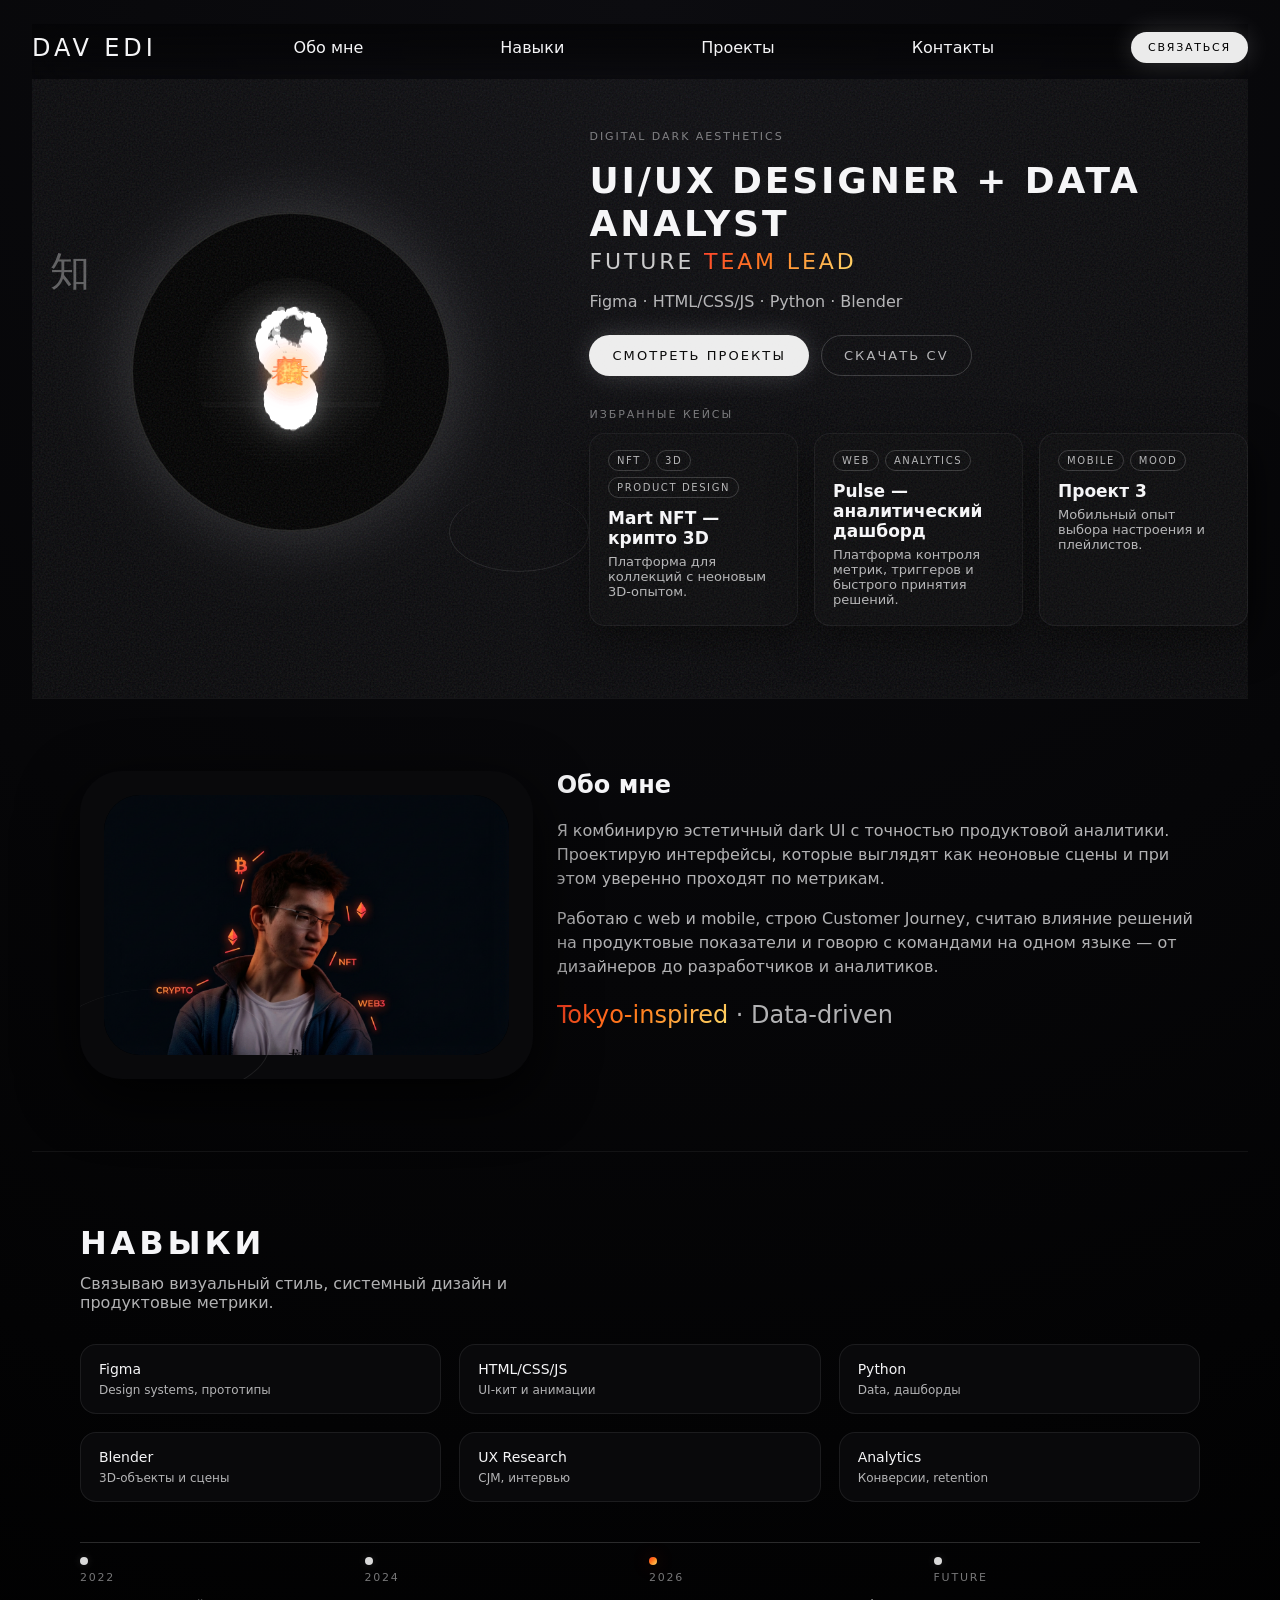
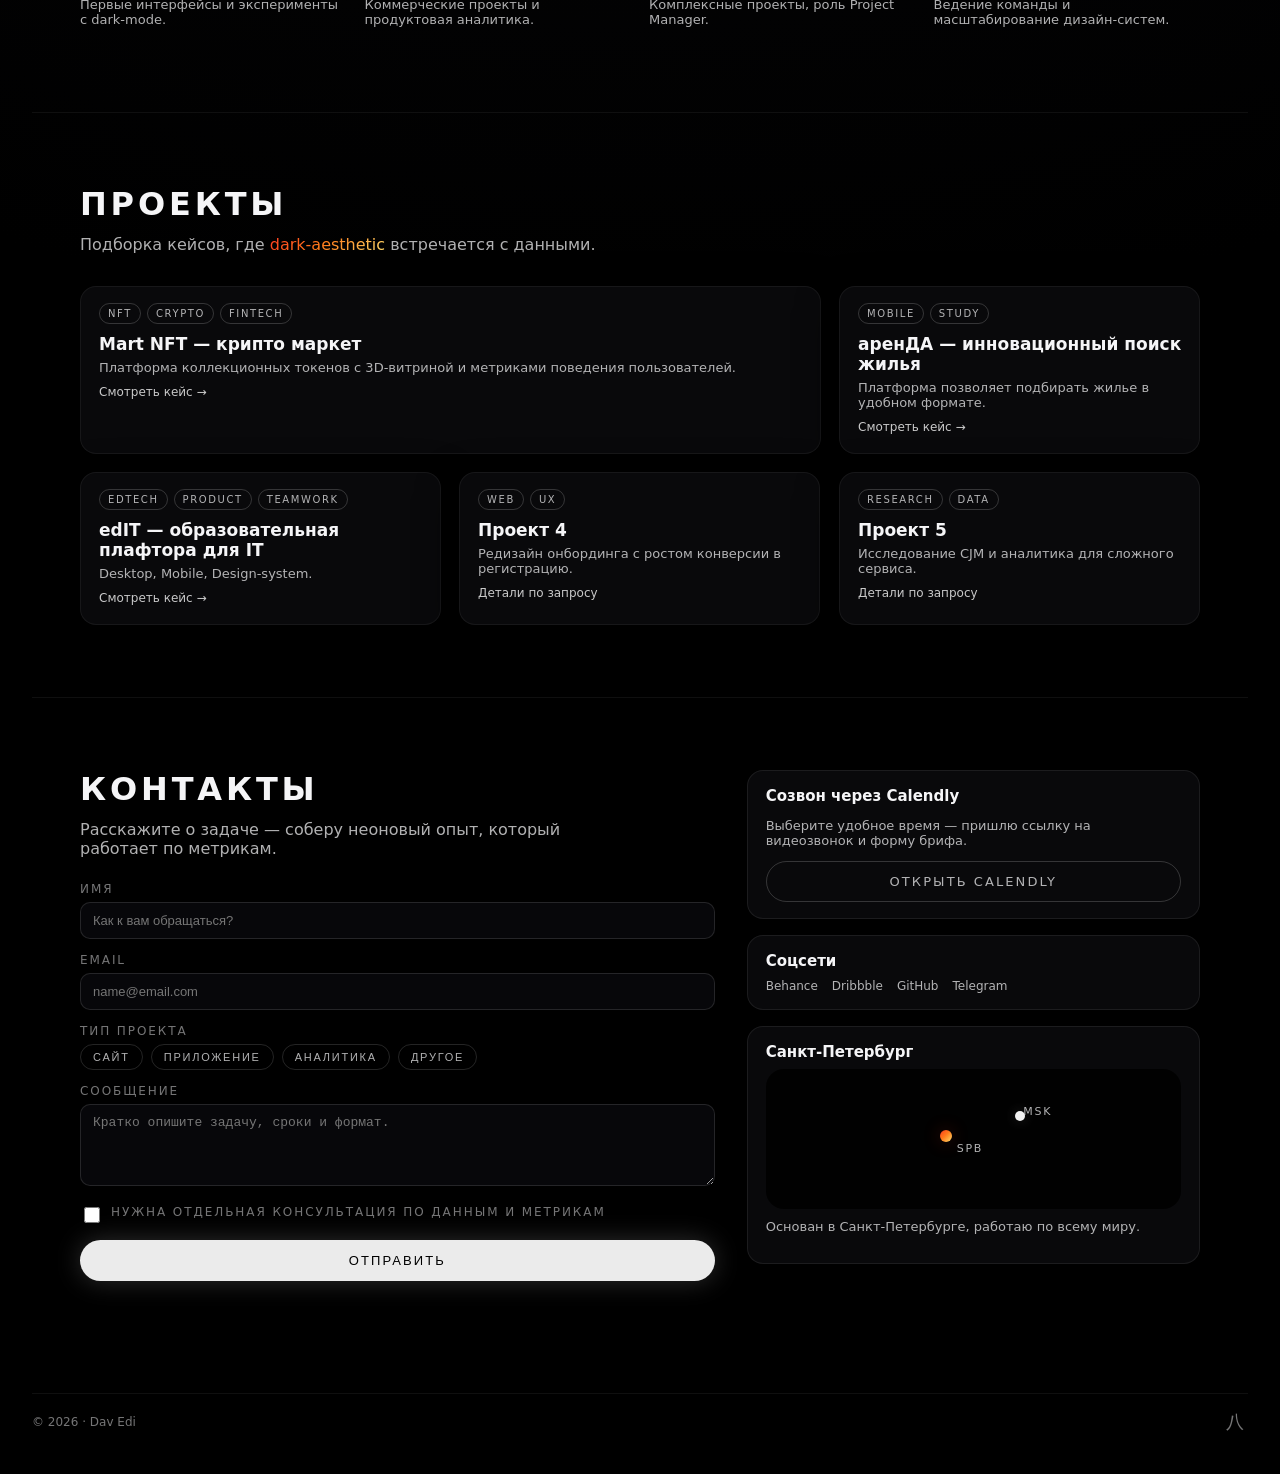
==== commit 90c1543e: "modified:   index.html 	modified:   main.js 	renamed:    project-mart.html -> project-1.html 	rename" ====
--- a/index.html
+++ b/index.html
@@ -9,8 +9,7 @@
   <body>
     <div class="page">
       <header class="site-header">
-        <div class="logo-handwritten">Naivety</div>
-        <nav class="nav">
+          <div class="logo-handwritten">Dav Edi</div>
           <a href="#about">Обо мне</a>
           <a href="#skills">Навыки</a>
           <a href="#projects">Проекты</a>
@@ -48,7 +47,7 @@
               <p class="hero-kicker">Digital Dark Aesthetics</p>
               <h1>
                 UI/UX Designer + Data Analyst
-                <span class="hero-subline">Future Team Lead</span>
+                <span class="hero-subline">Future <span class="gradient-text">Team Lead</span></span>
               </h1>
               <p class="hero-stack">
                 Figma · HTML/CSS/JS · Python · Blender
@@ -73,8 +72,8 @@
                     <span class="tag">Web</span>
                     <span class="tag">Analytics</span>
                   </div>
-                  <h3>Pulse — дашборд метрик</h3>
-                  <p>Дашборд решений в минималистичной японской стилистике.</p>
+                  <h3>Pulse — аналитический дашборд</h3>
+                  <p>Платформа контроля метрик, триггеров и быстрого принятия решений.</p>
                 </a>
                 <a href="#projects" class="project-card">
                   <div class="project-tag-row">
@@ -95,7 +94,9 @@
           <div class="section-inner grid-12">
             <div class="about-visual col-5">
               <div class="about-frame">
-                <div class="about-silhouette"></div>
+                <div class="about-silhouette">
+                  <img src="/src/обоМне.png" alt="Обо мне" />
+                </div>
                 <div class="about-lotus"></div>
               </div>
             </div>
@@ -111,7 +112,7 @@
                 решений на продуктовые показатели и говорю с командами на одном
                 языке — от дизайнеров до разработчиков и аналитиков.
               </p>
-              <p class="about-handwritten">Tokyo‑inspired · Data‑driven</p>
+              <p class="about-handwritten"><span class="gradient-text">Tokyo‑inspired</span> · Data‑driven</p>
             </div>
           </div>
         </section>
@@ -158,18 +159,18 @@
               <div class="timeline-items">
                 <div class="timeline-item">
                   <div class="dot"></div>
-                  <span class="year">2019</span>
+                  <span class="year">2022</span>
                   <p>Первые интерфейсы и эксперименты с dark‑mode.</p>
                 </div>
                 <div class="timeline-item">
                   <div class="dot"></div>
-                  <span class="year">2021</span>
+                  <span class="year">2024</span>
                   <p>Коммерческие проекты и продуктовая аналитика.</p>
                 </div>
                 <div class="timeline-item">
-                  <div class="dot"></div>
-                  <span class="year">2023</span>
-                  <p>NFT/3D‑кейсы и сложные дашборды.</p>
+                  <div class="dot gradient-dot"></div>
+                  <span class="year">2026</span>
+                  <p>Комплексные проекты, роль Project Manager.</p>
                 </div>
                 <div class="timeline-item">
                   <div class="dot"></div>
@@ -186,16 +187,16 @@
           <div class="section-inner">
             <header class="section-header">
               <h2>Проекты</h2>
-              <p>Подборка кейсов, где dark‑aesthetic встречается с данными.</p>
+              <p>Подборка кейсов, где <span class="gradient-text">dark‑aesthetic</span> встречается с данными.</p>
             </header>
             <div class="projects-grid">
-              <a href="project-mart.html" class="project-card large">
+              <a href="project-1.html" class="project-card large">
                 <div class="project-tag-row">
                   <span class="tag">NFT</span>
-                  <span class="tag">3D</span>
-                  <span class="tag">Product</span>
-                </div>
-                <h3>Mart NFT — крипто 3D</h3>
+                  <span class="tag">crypto</span>
+                  <span class="tag">FinTech</span>
+                </div>
+                <h3>Mart NFT — крипто маркет</h3>
                 <p>
                   Платформа коллекционных токенов с 3D‑витриной и метриками
                   поведения пользователей.
@@ -203,27 +204,28 @@
                 <span class="project-cta">Смотреть кейс →</span>
               </a>
 
-              <a href="project-pulse.html" class="project-card">
-                <div class="project-tag-row">
-                  <span class="tag">Web</span>
-                  <span class="tag">Dashboard</span>
-                </div>
-                <h3>Pulse — дашборд метрик</h3>
-                <p>Система мониторинга метрик продукта в неоновой эстетике.</p>
+              <a href="project-2.html" class="project-card">
+                <div class="project-tag-row">
+                  <span class="tag">Mobile</span>
+                  <span class="tag">Study</span>
+                </div>
+                <h3>аренДА — инновационный поиск жилья</h3>
+                <p>Платформа позволяет подбирать жилье в удобном формате.</p>
                 <span class="project-cta">Смотреть кейс →</span>
               </a>
 
-              <a href="#top" class="project-card">
-                <div class="project-tag-row">
-                  <span class="tag">Mobile</span>
-                  <span class="tag">Emotions</span>
-                </div>
-                <h3>Проект 3</h3>
-                <p>Мобильный интерфейс выбора настроения и рекомендаций.</p>
-                <span class="project-cta">Детали по запросу</span>
-              </a>
-
-              <a href="#top" class="project-card">
+              <a href="project-3.html" class="project-card">
+                <div class="project-tag-row">
+                  <span class="tag">EdTech</span>
+                  <span class="tag">Product</span>
+                  <span class="tag">TeamWork</span>
+                </div>
+                <h3>edIT — образовательная плафтора для IT</h3>
+                <p>Desktop, Mobile, Design-system.</p>
+                <span class="project-cta">Смотреть кейс →</span>
+              </a>
+
+              <a href="project-4.html" class="project-card">
                 <div class="project-tag-row">
                   <span class="tag">Web</span>
                   <span class="tag">UX</span>
@@ -325,6 +327,8 @@
                 <div class="map-placeholder">
                   <div class="map-dot"></div>
                   <span class="map-label">SPB</span>
+                  <div class="map-dot msk-dot"></div>
+                  <span class="map-label map-label-msk">MSK</span>
                 </div>
                 <p>Основан в Санкт‑Петербурге, работаю по всему миру.</p>
               </div>
@@ -334,11 +338,29 @@
       </main>
 
       <footer class="site-footer">
-        <span>© 2026 · Dark UI/UX &amp; Data</span>
+        <span>© 2026 · Dav Edi</span>
         <span class="footer-kanji">八</span>
       </footer>
     </div>
 
+    <div class="case-modal" aria-hidden="true">
+      <div class="case-modal-backdrop"></div>
+      <div class="case-modal-shell">
+        <button type="button" class="case-modal-close" aria-label="Закрыть кейс">×</button>
+        <div class="case-modal-header">
+          <span class="case-modal-label">Кейс проекта</span>
+          <h2 class="case-modal-title">Открываю кейс...</h2>
+        </div>
+        <iframe class="case-modal-frame" src="" frameborder="0" loading="lazy"></iframe>
+        <div class="case-modal-actions">
+          <a class="btn btn-ghost modal-open-full" href="#" target="_blank" rel="noreferrer"
+            >Открыть в новой вкладке</a
+          >
+        </div>
+      </div>
+    </div>
+
+    <button class="scroll-top" type="button" aria-label="Наверх">↑</button>
     <script src="main.js"></script>
   </body>
   </html>
--- a/styles.css
+++ b/styles.css
@@ -7,6 +7,7 @@
   --accent-glow: rgba(255, 255, 255, 0.18);
   --accent-warm-1: #ff3b21;
   --accent-warm-2: #ff7a1a;
+  --brand-gradient: linear-gradient(135deg, #ff3b21 0%, #ff7a1a 45%, #ffdc6a 100%);
 
   /* Back-compat: keep old names, now monochrome */
   --accent-neon: rgba(255, 255, 255, 0.92);
@@ -42,6 +43,13 @@
   font-family: system-ui, -apple-system, BlinkMacSystemFont, "SF Mono", monospace;
 }
 
+.gradient-text {
+  background: var(--brand-gradient);
+  -webkit-background-clip: text;
+  background-clip: text;
+  color: transparent;
+}
+
 body {
   min-height: 100vh;
 }
@@ -56,6 +64,11 @@
 @media (max-width: 768px) {
   .page {
     padding: 16px 16px 32px;
+  }
+  .site-header .nav,
+  .hero-project-cards,
+  .hero-projects-label {
+    display: none;
   }
 }
 
@@ -486,6 +499,8 @@
 }
 
 .project-card {
+  --rx: 0deg;
+  --ry: 0deg;
   border-radius: var(--radius-md);
   padding: 16px 18px 18px;
   background: rgba(10, 10, 12, 0.92);
@@ -493,8 +508,8 @@
   box-shadow: 0 14px 40px rgba(0, 0, 0, 0.85);
   position: relative;
   overflow: hidden;
-  transition: transform 0.25s ease, box-shadow 0.25s ease,
-    border-color 0.25s ease;
+  transform: perspective(900px) rotateX(var(--rx)) rotateY(var(--ry));
+  transition: transform 0.25s ease, box-shadow 0.25s ease, border-color 0.25s ease;
 }
 
 .project-card.large {
@@ -518,13 +533,126 @@
 }
 
 .project-card:hover {
-  transform: translateY(-4px);
-  box-shadow: 0 22px 50px rgba(0, 0, 0, 0.95);
-  border-color: rgba(255, 255, 255, 0.16);
+  transform: perspective(900px) translateY(-4px) rotateX(var(--rx)) rotateY(var(--ry));
+  box-shadow: 0 28px 72px rgba(0, 0, 0, 0.95);
+  border-color: transparent;
+  border-image: var(--brand-gradient) 1;
+  border-image-slice: 1;
+}
+
+.project-card::before {
+  content: "";
+  position: absolute;
+  inset: 0;
+  border-radius: inherit;
+  border: 1px solid transparent;
+  pointer-events: none;
+  box-shadow: inset 0 0 0 1px rgba(255, 255, 255, 0);
+  transition: box-shadow 0.25s ease, opacity 0.25s ease;
 }
 
 .project-card:hover::before {
+  box-shadow: inset 0 0 0 1px rgba(255, 255, 255, 0.08);
   opacity: 1;
+}
+
+.case-modal {
+  position: fixed;
+  inset: 0;
+  display: none;
+  align-items: center;
+  justify-content: center;
+  z-index: 1200;
+  padding: 24px;
+}
+
+.case-modal.active {
+  display: flex;
+}
+
+.case-modal-backdrop {
+  position: absolute;
+  inset: 0;
+  background: rgba(0, 0, 0, 0.82);
+  backdrop-filter: blur(10px);
+}
+
+.case-modal-shell {
+  position: relative;
+  width: min(1200px, calc(100% - 48px));
+  max-height: calc(100% - 48px);
+  background: rgba(5, 5, 7, 0.98);
+  border: 1px solid rgba(255, 255, 255, 0.12);
+  border-radius: 28px;
+  overflow: hidden;
+  box-shadow: 0 38px 100px rgba(0, 0, 0, 0.85);
+  display: flex;
+  flex-direction: column;
+}
+
+.case-modal-header {
+  padding: 22px 22px 16px;
+  border-bottom: 1px solid rgba(255, 255, 255, 0.08);
+}
+
+.case-modal-label {
+  display: block;
+  font-size: 11px;
+  letter-spacing: 0.18em;
+  text-transform: uppercase;
+  color: var(--text-muted);
+  margin-bottom: 10px;
+}
+
+.case-modal-title {
+  margin: 0;
+  color: var(--text-primary);
+  font-size: clamp(22px, 2vw, 32px);
+  line-height: 1.1;
+}
+
+.case-modal-frame {
+  width: 100%;
+  height: min(78vh, 760px);
+  border: none;
+  background: #000;
+}
+
+.case-modal-actions {
+  padding: 18px 22px 22px;
+  display: flex;
+  justify-content: flex-end;
+}
+
+.case-modal-close {
+  position: absolute;
+  top: 16px;
+  right: 16px;
+  width: 42px;
+  height: 42px;
+  border-radius: 50%;
+  border: 1px solid rgba(255, 255, 255, 0.16);
+  background: rgba(10, 10, 12, 0.92);
+  color: var(--text-primary);
+  font-size: 24px;
+  line-height: 1;
+  cursor: pointer;
+}
+
+@media (max-width: 900px) {
+  .case-modal {
+    padding: 12px;
+  }
+
+  .case-modal-shell {
+    width: 100%;
+    max-height: calc(100% - 24px);
+    border-radius: 22px;
+  }
+
+  .case-modal-actions {
+    padding: 14px 16px 16px;
+  }
 }
 
 .project-card h3 {
@@ -588,6 +716,14 @@
   height: 260px;
   background: rgba(0, 0, 0, 0.92);
   box-shadow: inset 0 0 80px rgba(0, 0, 0, 0.9);
+  overflow: hidden;
+}
+
+.about-silhouette img {
+  width: 100%;
+  height: 100%;
+  object-fit: cover;
+  display: block;
 }
 
 .about-lotus {
@@ -688,6 +824,11 @@
   background: rgba(255, 255, 255, 0.85);
   box-shadow: 0 0 10px rgba(255, 255, 255, 0.14);
   margin-bottom: 6px;
+}
+
+.timeline-item .gradient-dot {
+  background: var(--brand-gradient);
+  box-shadow: 0 0 18px rgba(255, 59, 33, 0.28);
 }
 
 .timeline-item .year {
@@ -857,21 +998,35 @@
 
 .map-dot {
   position: absolute;
-  left: 52%;
+  left: 42%;
   top: 44%;
   width: 12px;
   height: 12px;
   border-radius: 50%;
-  background: rgba(255, 255, 255, 0.9);
-  box-shadow: 0 0 18px rgba(255, 255, 255, 0.18);
+  background: var(--brand-gradient);
+  box-shadow: 0 0 18px rgba(255, 59, 33, 0.28);
+}
+
+.map-dot.msk-dot {
+  left: 60%;
+  top: 30%;
+  width: 10px;
+  height: 10px;
+  background: rgba(255, 255, 255, 0.95);
+  box-shadow: 0 0 14px rgba(255, 255, 255, 0.18);
 }
 
 .map-label {
   position: absolute;
-  left: 56%;
-  top: 50%;
+  left: 46%;
+  top: 52%;
   font-size: 11px;
   letter-spacing: 0.16em;
+}
+
+.map-label-msk {
+  left: 62%;
+  top: 26%;
 }
 
 .site-footer {
@@ -883,6 +1038,39 @@
   justify-content: space-between;
   font-size: 12px;
   color: var(--text-muted);
+}
+
+.scroll-top {
+  position: fixed;
+  right: 20px;
+  bottom: 20px;
+  width: 42px;
+  height: 42px;
+  border-radius: 50%;
+  border: 1px solid rgba(255, 255, 255, 0.18);
+  background: rgba(10, 10, 12, 0.95);
+  color: var(--text-primary);
+  font-size: 20px;
+  cursor: pointer;
+  z-index: 2000;
+  opacity: 0;
+  visibility: hidden;
+  transform: translateY(8px);
+  transition: opacity 0.25s ease, visibility 0.25s ease,
+    transform 0.25s ease, border-color 0.25s ease;
+}
+
+.scroll-top.visible {
+  opacity: 1;
+  visibility: visible;
+  transform: translateY(0);
+}
+
+@media (max-width: 768px) {
+  .scroll-top {
+    right: 14px;
+    bottom: 14px;
+  }
 }
 
 .footer-kanji {
@@ -963,6 +1151,18 @@
   position: relative;
   overflow-x: auto;
   padding-bottom: 10px;
+}
+
+@media (max-width: 768px) {
+  .cjm-track {
+    overflow-x: visible;
+  }
+  .cjm-steps {
+    display: grid;
+    grid-auto-flow: unset;
+    grid-template-columns: 1fr;
+    gap: 18px;
+  }
 }
 
 .cjm-line {
